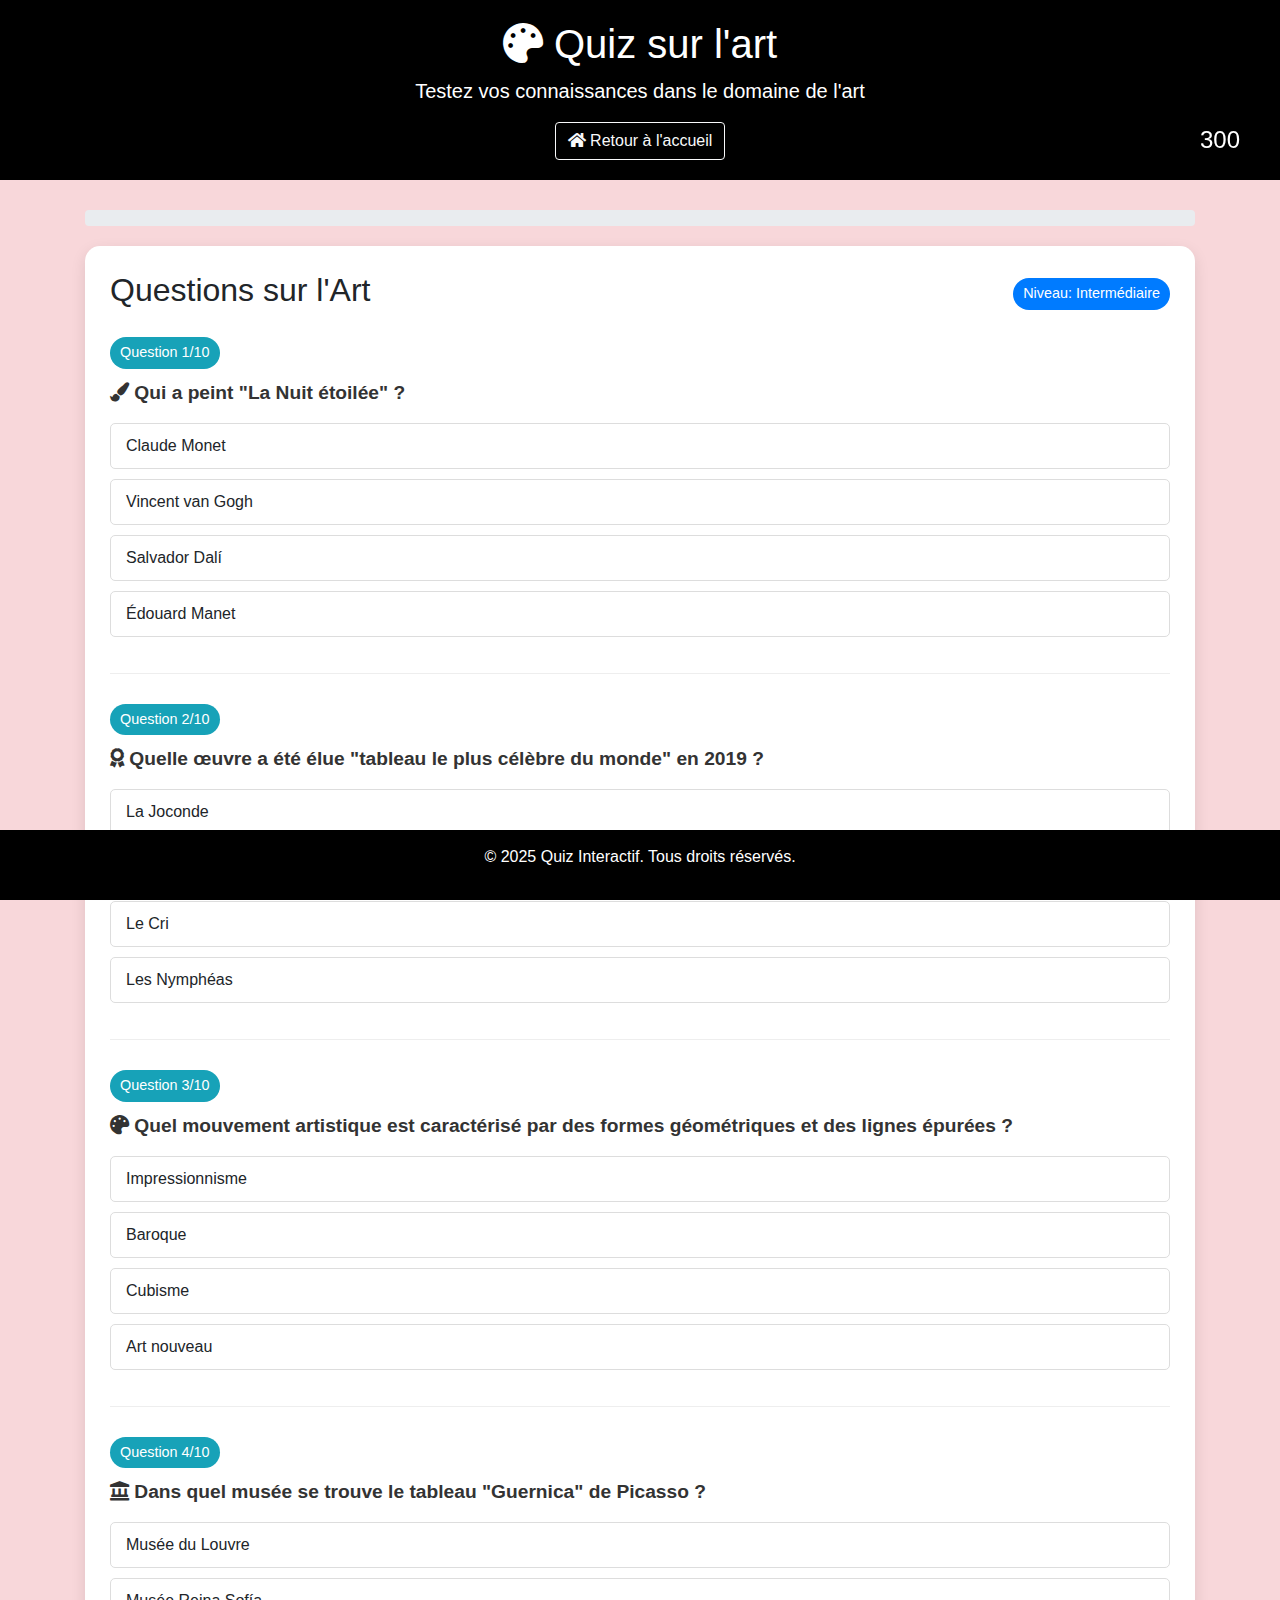
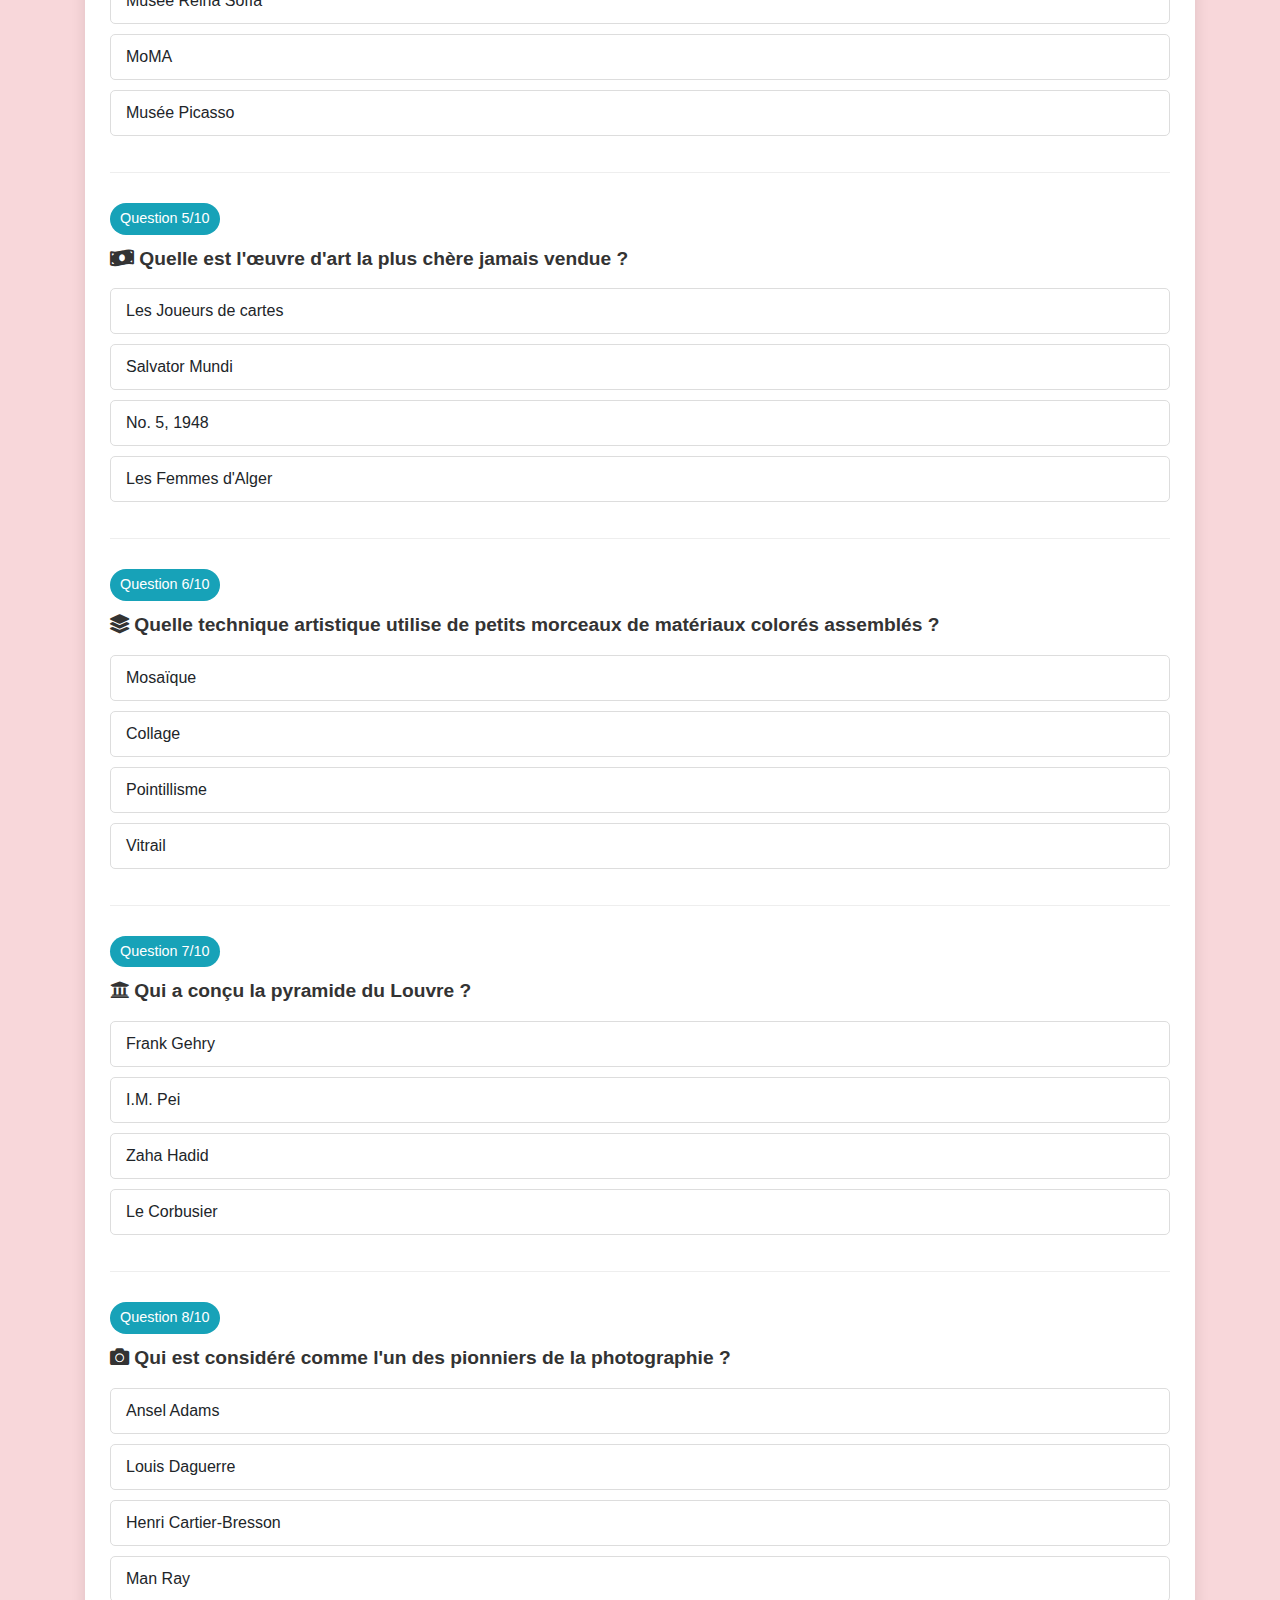
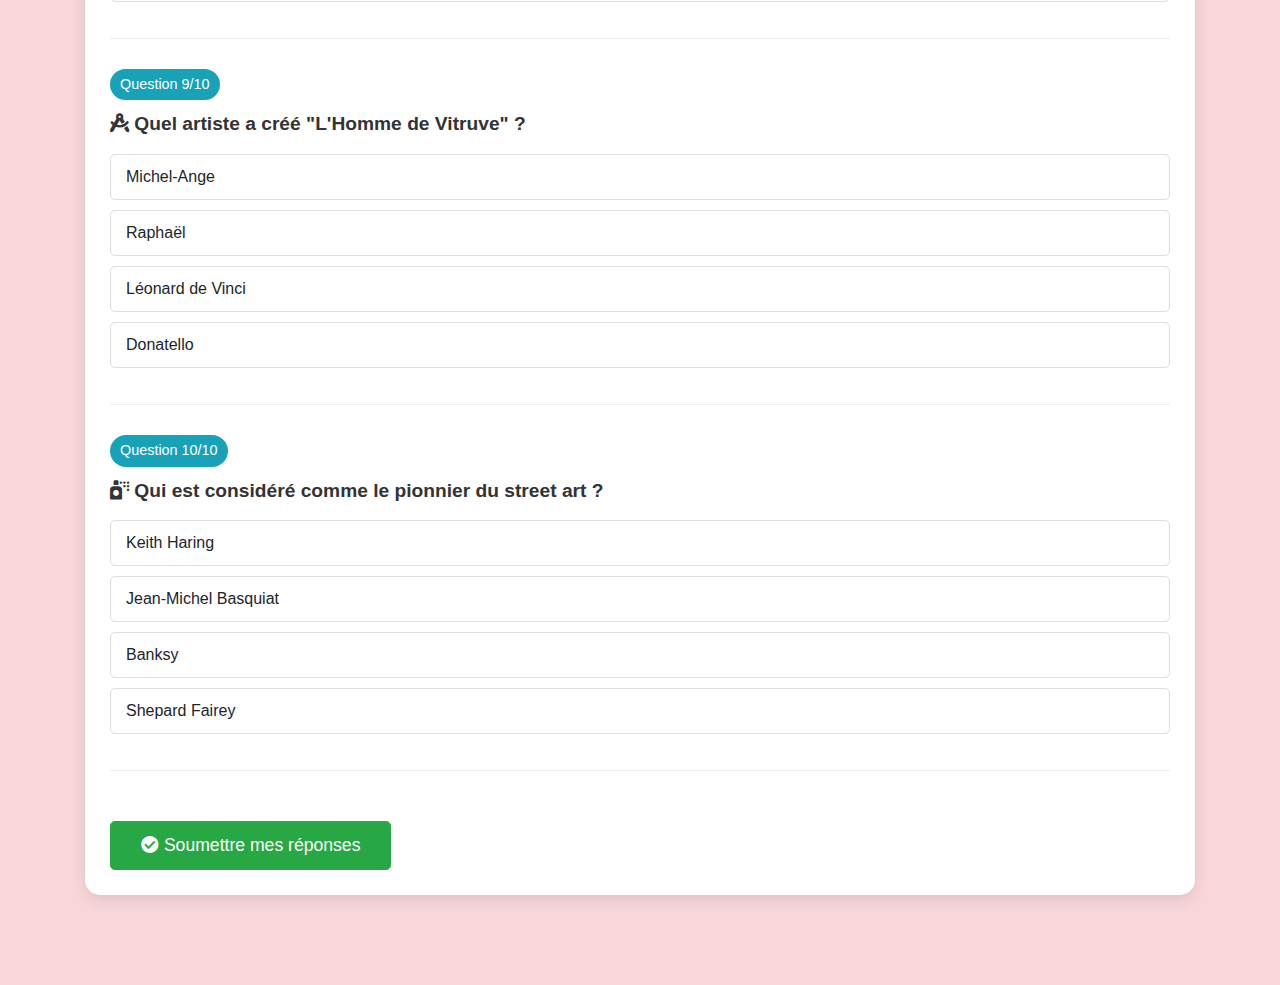
==== art.html @ abdd8635 "initial commit" ====
<!DOCTYPE html>
<html lang="fr">
<head>
    <meta charset="UTF-8">
    <meta name="viewport" content="width=device-width, initial-scale=1.0">
    <title>Quiz sur la literrature</title>
    <link href="https://maxcdn.bootstrapcdn.com/bootstrap/4.5.2/css/bootstrap.min.css" rel="stylesheet">
    <link rel="stylesheet" href="https://cdnjs.cloudflare.com/ajax/libs/font-awesome/5.15.4/css/all.min.css">
    <style>
        body {
            background-color: #f8d7da;
            font-family: 'Roboto', sans-serif;
            padding-bottom: 60px;
        }
        
        header {
            background-color: black;
            color: white;
            padding: 20px 0;
            margin-bottom: 30px;
        }
        
        .quiz-container {
            background-color: white;
            border-radius: 15px;
            padding: 25px;
            box-shadow: 0 5px 15px rgba(0,0,0,0.1);
            margin-bottom: 30px;
            animation: fadeIn 0.5s ease;
        }
        
        @keyframes fadeIn {
            from { opacity: 0; transform: translateY(20px); }
            to { opacity: 1; transform: translateY(0); }
        }
        
        .question {
            margin-bottom: 30px;
            padding-bottom: 20px;
            border-bottom: 1px solid #eee;
        }
        
        .question p {
            font-size: 1.2rem;
            font-weight: 600;
            color: #333;
            margin-bottom: 15px;
        }
        
        .options {
            list-style-type: none;
            padding-left: 0;
        }
        
        .option-item {
            padding: 10px 15px;
            margin-bottom: 10px;
            border: 1px solid #ddd;
            border-radius: 5px;
            cursor: pointer;
            transition: all 0.3s ease;
        }
        
        .option-item:hover {
            background-color: #f1f1f1;
        }
        
        .option-item.selected {
            background-color: #007bff;
            color: white;
            border-color: #007bff;
        }
        
        .option-item.correct {
            background-color: #28a745;
            color: white;
            border-color: #28a745;
        }
        
        .option-item.incorrect {
            background-color: #dc3545;
            color: white;
            border-color: #dc3545;
        }
        
        .submit-btn {
            margin-top: 20px;
            padding: 10px 30px;
            font-size: 1.1rem;
        }
        
        .result-container {
            display: none;
            background-color: white;
            border-radius: 15px;
            padding: 25px;
            box-shadow: 0 5px 15px rgba(0,0,0,0.1);
            text-align: center;
            margin-top: 30px;
        }
        
        .score-display {
            font-size: 2rem;
            font-weight: bold;
            margin: 20px 0;
        }
        
        .progress-container {
            margin: 20px 0;
        }
        
        .timer-container {
            position: fixed;
            top: 100px;
            right: 20px;
            background-color: rgba(0,0,0,0.8);
            color: white;
            padding: 15px;
            border-radius: 50%;
            width: 80px;
            height: 80px;
            display: flex;
            align-items: center;
            justify-content: center;
            font-size: 1.5rem;
            z-index: 1000;
        }
        
        footer {
            background-color: black;
            color: white;
            padding: 15px 0;
            position: fixed;
            bottom: 0;
            width: 100%;
        }
        
        .quiz-header {
            display: flex;
            justify-content: space-between;
            align-items: center;
            margin-bottom: 20px;
        }
        
        .difficulty-badge {
            background-color: #007bff;
            color: white;
            padding: 5px 10px;
            border-radius: 20px;
            font-size: 0.9rem;
        }
        
        /* Animation pour les réponses */
        @keyframes pulse {
            0% { transform: scale(1); }
            50% { transform: scale(1.05); }
            100% { transform: scale(1); }
        }
        
        .pulse {
            animation: pulse 0.5s;
        }
        
        /* Style pour les boutons de navigation */
        .nav-button {
            background-color: #343a40;
            color: white;
            border: none;
            padding: 8px 15px;
            border-radius: 5px;
            margin: 0 5px;
            transition: all 0.3s;
        }
        
        .nav-button:hover {
            background-color: #212529;
            transform: translateY(-2px);
        }
        
        /* Badge du niveau de progression */
        .progress-badge {
            background-color: #17a2b8;
            color: white;
            padding: 5px 10px;
            border-radius: 20px;
            font-size: 0.9rem;
            margin-bottom: 10px;
            display: inline-block;
        }
    </style>
</head>
<body>

<header class="text-center">
    <div class="container">
        <h1><i class="fas fa-palette"></i> Quiz sur l'art</h1>
        <p class="lead">Testez vos connaissances dans le domaine de l'art</p>
        <a href="index.html" class="btn btn-outline-light"><i class="fas fa-home"></i> Retour à l'accueil</a>
    </div>
</header>

<div class="container">
    <div class="progress-container">
        <div class="progress">
            <div id="progressBar" class="progress-bar progress-bar-striped progress-bar-animated bg-success" role="progressbar" style="width: 0%"></div>
        </div>
    </div>
    
    <div id="timerContainer" class="timer-container">
        <span id="timer">300</span>
    </div>
    
    <div id="quizContainer" class="quiz-container">
        <div class="quiz-header">
            <h2>Questions sur l'Art</h2>
            <span class="difficulty-badge">Niveau: Intermédiaire</span>
        </div>
        
        <form id="quizForm">
            <!-- Question 1 -->
            <div class="question" id="q1">
                <span class="progress-badge">Question 1/10</span>
                <p><i class="fas fa-paint-brush"></i> Qui a peint "La Nuit étoilée" ?</p>
                <ul class="options">
                    <li class="option-item" data-value="Claude Monet" onclick="selectOption(this, 'q1')">Claude Monet</li>
                    <li class="option-item" data-value="Vincent van Gogh" onclick="selectOption(this, 'q1')">Vincent van Gogh</li>
                    <li class="option-item" data-value="Salvador Dalí" onclick="selectOption(this, 'q1')">Salvador Dalí</li>
                    <li class="option-item" data-value="Édouard Manet" onclick="selectOption(this, 'q1')">Édouard Manet</li>
                </ul>
                <input type="hidden" name="q1" id="q1-value">
            </div>
            
            <!-- Question 2 -->
            <div class="question" id="q2">
                <span class="progress-badge">Question 2/10</span>
                <p><i class="fas fa-award"></i> Quelle œuvre a été élue "tableau le plus célèbre du monde" en 2019 ?</p>
                <ul class="options">
                    <li class="option-item" data-value="La Joconde" onclick="selectOption(this, 'q2')">La Joconde</li>
                    <li class="option-item" data-value="La Cène" onclick="selectOption(this, 'q2')">La Cène</li>
                    <li class="option-item" data-value="Le Cri" onclick="selectOption(this, 'q2')">Le Cri</li>
                    <li class="option-item" data-value="Les Nymphéas" onclick="selectOption(this, 'q2')">Les Nymphéas</li>
                </ul>
                <input type="hidden" name="q2" id="q2-value">
            </div>
            
            <!-- Question 3 -->
            <div class="question" id="q3">
                <span class="progress-badge">Question 3/10</span>
                <p><i class="fas fa-palette"></i> Quel mouvement artistique est caractérisé par des formes géométriques et des lignes épurées ?</p>
                <ul class="options">
                    <li class="option-item" data-value="Impressionnisme" onclick="selectOption(this, 'q3')">Impressionnisme</li>
                    <li class="option-item" data-value="Baroque" onclick="selectOption(this, 'q3')">Baroque</li>
                    <li class="option-item" data-value="Cubisme" onclick="selectOption(this, 'q3')">Cubisme</li>
                    <li class="option-item" data-value="Art nouveau" onclick="selectOption(this, 'q3')">Art nouveau</li>
                </ul>
                <input type="hidden" name="q3" id="q3-value">
            </div>
            
            <!-- Question 4 -->
            <div class="question" id="q4">
                <span class="progress-badge">Question 4/10</span>
                <p><i class="fas fa-landmark"></i> Dans quel musée se trouve le tableau "Guernica" de Picasso ?</p>
                <ul class="options">
                    <li class="option-item" data-value="Musée du Louvre" onclick="selectOption(this, 'q4')">Musée du Louvre</li>
                    <li class="option-item" data-value="Musée Reina Sofía" onclick="selectOption(this, 'q4')">Musée Reina Sofía</li>
                    <li class="option-item" data-value="MoMA" onclick="selectOption(this, 'q4')">MoMA</li>
                    <li class="option-item" data-value="Musée Picasso" onclick="selectOption(this, 'q4')">Musée Picasso</li>
                </ul>
                <input type="hidden" name="q4" id="q4-value">
            </div>
            
            <!-- Question 5 -->
            <div class="question" id="q5">
                <span class="progress-badge">Question 5/10</span>
                <p><i class="fas fa-money-bill-wave"></i> Quelle est l'œuvre d'art la plus chère jamais vendue ?</p>
                <ul class="options">
                    <li class="option-item" data-value="Les Joueurs de cartes" onclick="selectOption(this, 'q5')">Les Joueurs de cartes</li>
                    <li class="option-item" data-value="Salvator Mundi" onclick="selectOption(this, 'q5')">Salvator Mundi</li>
                    <li class="option-item" data-value="No. 5, 1948" onclick="selectOption(this, 'q5')">No. 5, 1948</li>
                    <li class="option-item" data-value="Les Femmes d'Alger" onclick="selectOption(this, 'q5')">Les Femmes d'Alger</li>
                </ul>
                <input type="hidden" name="q5" id="q5-value">
            </div>
            
            <!-- Question 6 -->
            <div class="question" id="q6">
                <span class="progress-badge">Question 6/10</span>
                <p><i class="fas fa-layer-group"></i> Quelle technique artistique utilise de petits morceaux de matériaux colorés assemblés ?</p>
                <ul class="options">
                    <li class="option-item" data-value="Mosaïque" onclick="selectOption(this, 'q6')">Mosaïque</li>
                    <li class="option-item" data-value="Collage" onclick="selectOption(this, 'q6')">Collage</li>
                    <li class="option-item" data-value="Pointillisme" onclick="selectOption(this, 'q6')">Pointillisme</li>
                    <li class="option-item" data-value="Vitrail" onclick="selectOption(this, 'q6')">Vitrail</li>
                </ul>
                <input type="hidden" name="q6" id="q6-value">
            </div>
            
            <!-- Question 7 -->
            <div class="question" id="q7">
                <span class="progress-badge">Question 7/10</span>
                <p><i class="fas fa-university"></i> Qui a conçu la pyramide du Louvre ?</p>
                <ul class="options">
                    <li class="option-item" data-value="Frank Gehry" onclick="selectOption(this, 'q7')">Frank Gehry</li>
                    <li class="option-item" data-value="I.M. Pei" onclick="selectOption(this, 'q7')">I.M. Pei</li>
                    <li class="option-item" data-value="Zaha Hadid" onclick="selectOption(this, 'q7')">Zaha Hadid</li>
                    <li class="option-item" data-value="Le Corbusier" onclick="selectOption(this, 'q7')">Le Corbusier</li>
                </ul>
                <input type="hidden" name="q7" id="q7-value">
            </div>
            
            <!-- Question 8 -->
            <div class="question" id="q8">
                <span class="progress-badge">Question 8/10</span>
                <p><i class="fas fa-camera"></i> Qui est considéré comme l'un des pionniers de la photographie ?</p>
                <ul class="options">
                    <li class="option-item" data-value="Ansel Adams" onclick="selectOption(this, 'q8')">Ansel Adams</li>
                    <li class="option-item" data-value="Louis Daguerre" onclick="selectOption(this, 'q8')">Louis Daguerre</li>
                    <li class="option-item" data-value="Henri Cartier-Bresson" onclick="selectOption(this, 'q8')">Henri Cartier-Bresson</li>
                    <li class="option-item" data-value="Man Ray" onclick="selectOption(this, 'q8')">Man Ray</li>
                </ul>
                <input type="hidden" name="q8" id="q8-value">
            </div>
            
            <!-- Question 9 -->
            <div class="question" id="q9">
                <span class="progress-badge">Question 9/10</span>
                <p><i class="fas fa-drafting-compass"></i> Quel artiste a créé "L'Homme de Vitruve" ?</p>
                <ul class="options">
                    <li class="option-item" data-value="Michel-Ange" onclick="selectOption(this, 'q9')">Michel-Ange</li>
                    <li class="option-item" data-value="Raphaël" onclick="selectOption(this, 'q9')">Raphaël</li>
                    <li class="option-item" data-value="Léonard de Vinci" onclick="selectOption(this, 'q9')">Léonard de Vinci</li>
                    <li class="option-item" data-value="Donatello" onclick="selectOption(this, 'q9')">Donatello</li>
                </ul>
                <input type="hidden" name="q9" id="q9-value">
            </div>
            
            <!-- Question 10 -->
            <div class="question" id="q10">
                <span class="progress-badge">Question 10/10</span>
                <p><i class="fas fa-spray-can"></i> Qui est considéré comme le pionnier du street art ?</p>
                <ul class="options">
                    <li class="option-item" data-value="Keith Haring" onclick="selectOption(this, 'q10')">Keith Haring</li>
                    <li class="option-item" data-value="Jean-Michel Basquiat" onclick="selectOption(this, 'q10')">Jean-Michel Basquiat</li>
                    <li class="option-item" data-value="Banksy" onclick="selectOption(this, 'q10')">Banksy</li>
                    <li class="option-item" data-value="Shepard Fairey" onclick="selectOption(this, 'q10')">Shepard Fairey</li>
                </ul>
                <input type="hidden" name="q10" id="q10-value">
            </div>
            
            <button type="button" id="submitBtn" class="btn btn-success btn-lg submit-btn" onclick="submitQuiz()">
                <i class="fas fa-check-circle"></i> Soumettre mes réponses
            </button>
        </form>
    </div>
    
    <div id="resultContainer" class="result-container">
        <h2><i class="fas fa-medal"></i> Résultats du Quiz</h2>
        <div class="score-display">
            <span id="score">0</span>/10
        </div>
        <div id="feedback" class="mb-4"></div>
        
        <button class="btn btn-primary mr-2" onclick="showAnswers()">
            <i class="fas fa-eye"></i> Voir les réponses
        </button>
        <a href="art.html" class="btn btn-info mr-2">
            <i class="fas fa-redo"></i> Refaire le quiz
        </a>
        <a href="index.html" class="btn btn-secondary">
            <i class="fas fa-home"></i> Retour à l'accueil
        </a>
    </div>
</div>

<footer class="text-center">
    <div class="container">
        <p>&copy; 2025 Quiz Interactif. Tous droits réservés.</p>
    </div>
</footer>

<script src="https://code.jquery.com/jquery-3.5.1.slim.min.js"></script>
<script src="https://cdn.jsdelivr.net/npm/@popperjs/core@2.9.2/dist/umd/popper.min.js"></script>
<script src="https://stackpath.bootstrapcdn.com/bootstrap/4.5.2/js/bootstrap.min.js"></script>
<script>
    // Données du quiz
    const quizData = {
        q1: { answer: "Vincent van Gogh", explanation: "La Nuit étoilée est une œuvre célèbre de Vincent van Gogh, peinte en 1889 pendant son séjour à l'asile de Saint-Rémy-de-Provence." },
        q2: { answer: "La Joconde", explanation: "La Joconde (Mona Lisa) de Léonard de Vinci est considérée comme le tableau le plus célèbre du monde et attire des millions de visiteurs chaque année au musée du Louvre." },
        q3: { answer: "Cubisme", explanation: "Le Cubisme, développé par Pablo Picasso et Georges Braque, est caractérisé par des formes géométriques, des perspectives multiples et des compositions fragmentées." },
        q4: { answer: "Musée Reina Sofía", explanation: "Guernica, l'œuvre monumentale de Pablo Picasso créée en réponse au bombardement de la ville basque de Guernica, est exposée au Musée Reina Sofía à Madrid." },
        q5: { answer: "Salvator Mundi", explanation: "Salvator Mundi, attribué à Léonard de Vinci, a été vendu aux enchères en 2017 pour 450,3 millions de dollars, ce qui en fait l'œuvre d'art la plus chère jamais vendue." },
        q6: { answer: "Mosaïque", explanation: "La mosaïque est une technique artistique utilisant de petits morceaux de matériaux colorés (tesselles) assemblés pour créer une image ou un motif." },
        q7: { answer: "I.M. Pei", explanation: "L'architecte sino-américain I.M. Pei a conçu la pyramide du Louvre, inaugurée en 1989, devenue aujourd'hui un symbole emblématique du musée." },
        q8: { answer: "Louis Daguerre", explanation: "Louis Daguerre a développé le daguerréotype, l'un des premiers procédés photographiques commercialement viables, annoncé publiquement en 1839." },
        q9: { answer: "Léonard de Vinci", explanation: "L'Homme de Vitruve est un dessin célèbre de Léonard de Vinci datant d'environ 1490, illustrant les proportions idéales du corps humain." },
        q10: { answer: "Jean-Michel Basquiat", explanation: "Jean-Michel Basquiat, débutant comme graffeur SAMO dans les années 1970 à New York, est considéré comme l'un des pionniers qui a fait entrer le street art dans les galeries d'art." }
    };  

        // Variables globales
        let selectedOptions = {};
        let timerInterval;
        let timeLeft = 300; // 5 minutes
    
        // Fonction pour initialiser le quiz
        function initQuiz() {
            updateProgressBar();
            startTimer();
    };
    
    // Fonction pour sélectionner une option
    function selectOption(element, questionId) {
        // Désélectionner toutes les options pour cette question
        document.querySelectorAll(`#${questionId} .option-item`).forEach(item => {
            item.classList.remove('selected');
        });
        
        // Sélectionner l'option cliquée
        element.classList.add('selected');
        
        // Stocker la valeur
        const value = element.getAttribute('data-value');
        document.getElementById(`${questionId}-value`).value = value;
        selectedOptions[questionId] = value;
        
        // Mettre à jour la barre de progression
        updateProgressBar();
    }
    
    // Mettre à jour la barre de progression
    function updateProgressBar() {
        const totalQuestions = 10;
        const answeredQuestions = Object.keys(selectedOptions).length;
        const progress = (answeredQuestions / totalQuestions) * 100;
        document.getElementById('progressBar').style.width = `${progress}%`;
    }
    
    // Fonction pour démarrer le minuteur
    function startTimer() {
        const timerElement = document.getElementById('timer');
        
        timerInterval = setInterval(() => {
            timeLeft--;
            
            // Formater le temps (minutes:secondes)
            const minutes = Math.floor(timeLeft / 60);
            const seconds = timeLeft % 60;
            timerElement.textContent = `${minutes}:${seconds < 10 ? '0' : ''}${seconds}`;
            
            // Changer la couleur quand il reste peu de temps
            if (timeLeft <= 60) {
                timerElement.style.color = '#dc3545';
            }
            
            // Si le temps est écoulé
            if (timeLeft <= 0) {
                clearInterval(timerInterval);
                submitQuiz();
            }
        }, 1000);
    }
    
    // Fonction pour soumettre le quiz
    function submitQuiz() {
        clearInterval(timerInterval);
        
        // Calculer le score
        let score = 0;
        for (const [questionId, selectedValue] of Object.entries(selectedOptions)) {
            if (selectedValue === quizData[questionId].answer) {
                score++;
            }
        }
        
        // Afficher le score
        document.getElementById('score').textContent = score;
        
        // Afficher le feedback basé sur le score
        const feedbackElement = document.getElementById('feedback');
        let feedbackMessage = '';
        
        if (score >= 8) {
            feedbackMessage = '<div class="alert alert-success">Excellent !</div>';
        } else if (score >= 5) {
            feedbackMessage = '<div class="alert alert-info">Bon travail !</div>';
        } else {
            feedbackMessage = '<div class="alert alert-warning">Continuez à apprendre !</div>';
        }
        
        feedbackElement.innerHTML = feedbackMessage;
        
        // Afficher les résultats
        document.getElementById('quizContainer').style.display = 'none';
        document.getElementById('resultContainer').style.display = 'block';
    }
    
    // Fonction pour afficher les réponses correctes
    function showAnswers() {
        document.getElementById('resultContainer').style.display = 'none';
        document.getElementById('quizContainer').style.display = 'block';
        
        // Désactiver tous les éléments cliquables
        document.querySelectorAll('.option-item').forEach(item => {
            item.onclick = null;
            item.style.cursor = 'default';
        });
        
        // Cacher le bouton de soumission
        document.getElementById('submitBtn').style.display = 'none';
        
        // Pour chaque question
        for (const [questionId, data] of Object.entries(quizData)) {
            const correctAnswer = data.answer;
            const selectedValue = selectedOptions[questionId] || '';
            
            // Marquer les réponses correctes et incorrectes
            document.querySelectorAll(`#${questionId} .option-item`).forEach(item => {
                const optionValue = item.getAttribute('data-value');
                
                if (optionValue === correctAnswer) {
                    item.classList.add('correct');
                    // Ajouter l'explication
                    const explanation = document.createElement('div');
                    explanation.classList.add('alert', 'alert-success', 'mt-2');
                    explanation.innerHTML = `<i class="fas fa-info-circle"></i> ${data.explanation}`;
                    document.getElementById(questionId).appendChild(explanation);
                } else if (optionValue === selectedValue) {
                    item.classList.add('incorrect');
                }
            });
        }
        
        // Ajouter un bouton pour revenir aux résultats
        const backButton = document.createElement('button');
        backButton.classList.add('btn', 'btn-primary', 'mt-4');
        backButton.innerHTML = '<i class="fas fa-arrow-left"></i> Revenir aux résultats';
        backButton.onclick = function() {
            document.getElementById('quizContainer').style.display = 'none';
            document.getElementById('resultContainer').style.display = 'block';
        };
        document.getElementById('quizForm').appendChild(backButton);
    }
    
    // Démarrer le quiz au chargement de la page
    window.onload = initQuiz;
</script>
</body>
</html>
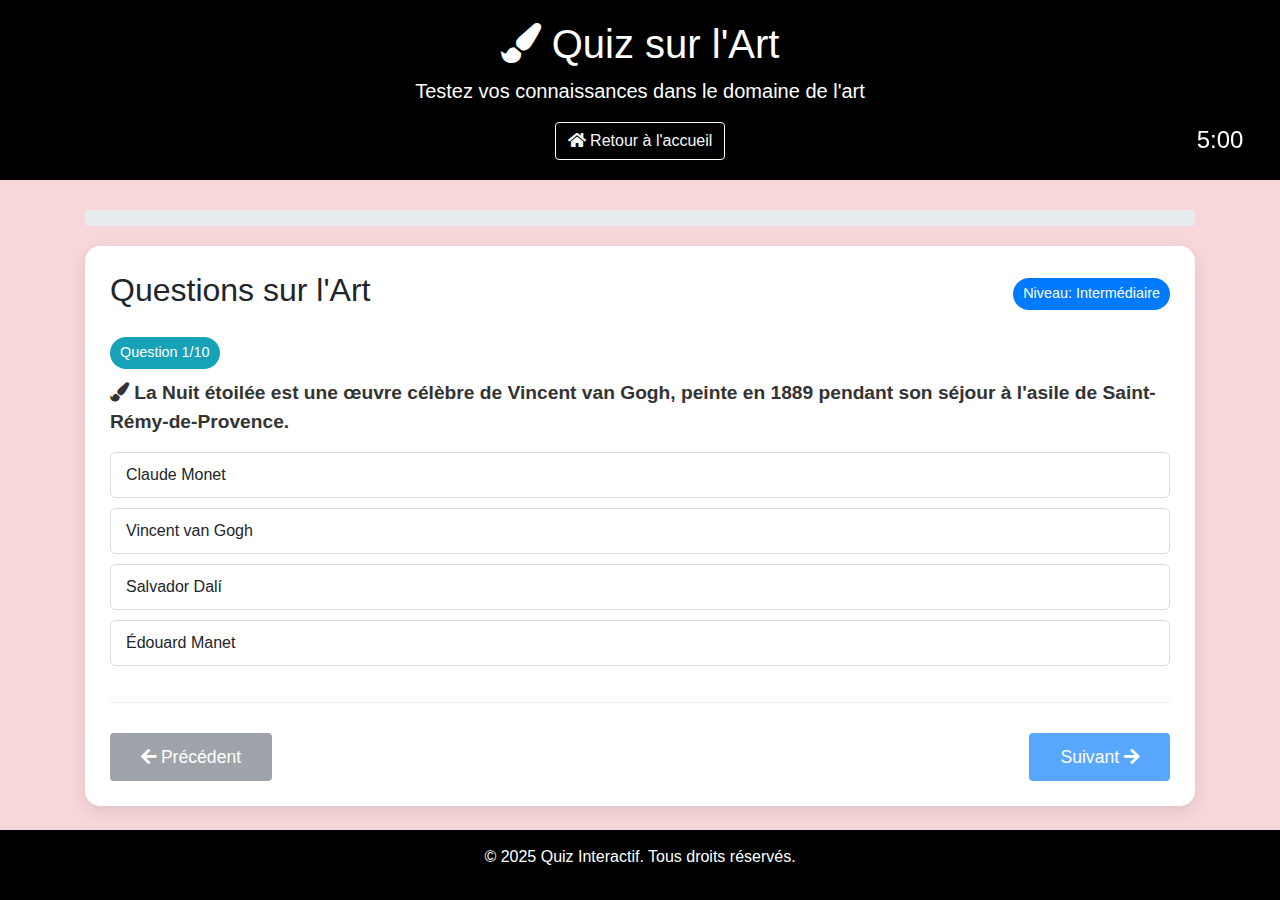
==== commit 35ed08ed: "1_question_a_la_fois" ====
--- a/art.html
+++ b/art.html
@@ -1,57 +1,71 @@
 <!DOCTYPE html>
 <html lang="fr">
+
 <head>
     <meta charset="UTF-8">
     <meta name="viewport" content="width=device-width, initial-scale=1.0">
-    <title>Quiz sur la literrature</title>
+    <title>Quiz sur l'Art</title>
     <link href="https://maxcdn.bootstrapcdn.com/bootstrap/4.5.2/css/bootstrap.min.css" rel="stylesheet">
     <link rel="stylesheet" href="https://cdnjs.cloudflare.com/ajax/libs/font-awesome/5.15.4/css/all.min.css">
     <style>
+        /* Style pour la page art */
         body {
             background-color: #f8d7da;
             font-family: 'Roboto', sans-serif;
             padding-bottom: 60px;
         }
-        
+
         header {
             background-color: black;
             color: white;
             padding: 20px 0;
             margin-bottom: 30px;
         }
-        
+
         .quiz-container {
             background-color: white;
             border-radius: 15px;
             padding: 25px;
-            box-shadow: 0 5px 15px rgba(0,0,0,0.1);
+            box-shadow: 0 5px 15px rgba(0, 0, 0, 0.1);
             margin-bottom: 30px;
             animation: fadeIn 0.5s ease;
         }
-        
+
         @keyframes fadeIn {
-            from { opacity: 0; transform: translateY(20px); }
-            to { opacity: 1; transform: translateY(0); }
-        }
-        
+            from {
+                opacity: 0;
+                transform: translateY(20px);
+            }
+
+            to {
+                opacity: 1;
+                transform: translateY(0);
+            }
+        }
+
         .question {
             margin-bottom: 30px;
             padding-bottom: 20px;
             border-bottom: 1px solid #eee;
-        }
-        
+            display: none; /* Hide all questions by default */
+        }
+
+        .question.active {
+            display: block; /* Show only the active question */
+        }
+
         .question p {
             font-size: 1.2rem;
             font-weight: 600;
             color: #333;
             margin-bottom: 15px;
         }
-        
+
         .options {
             list-style-type: none;
             padding-left: 0;
         }
-        
+
         .option-item {
             padding: 10px 15px;
             margin-bottom: 10px;
@@ -60,60 +74,67 @@
             cursor: pointer;
             transition: all 0.3s ease;
         }
-        
+
         .option-item:hover {
             background-color: #f1f1f1;
         }
-        
+
         .option-item.selected {
             background-color: #007bff;
             color: white;
             border-color: #007bff;
         }
-        
+
         .option-item.correct {
             background-color: #28a745;
             color: white;
             border-color: #28a745;
         }
-        
+
         .option-item.incorrect {
             background-color: #dc3545;
             color: white;
             border-color: #dc3545;
         }
-        
+
+        .navigation-buttons {
+            display: flex;
+            justify-content: space-between;
+            margin-top: 20px;
+        }
+
+        .prev-btn,
+        .next-btn,
         .submit-btn {
-            margin-top: 20px;
             padding: 10px 30px;
             font-size: 1.1rem;
         }
-        
+
         .result-container {
             display: none;
             background-color: white;
             border-radius: 15px;
             padding: 25px;
-            box-shadow: 0 5px 15px rgba(0,0,0,0.1);
+            box-shadow: 0 5px 15px rgba(0, 0, 0, 0.1);
             text-align: center;
             margin-top: 30px;
         }
-        
+
         .score-display {
             font-size: 2rem;
             font-weight: bold;
             margin: 20px 0;
         }
-        
+
         .progress-container {
             margin: 20px 0;
         }
-        
+
         .timer-container {
             position: fixed;
             top: 100px;
             right: 20px;
-            background-color: rgba(0,0,0,0.8);
+            background-color: rgba(0, 0, 0, 0.8);
             color: white;
             padding: 15px;
             border-radius: 50%;
@@ -125,7 +146,7 @@
             font-size: 1.5rem;
             z-index: 1000;
         }
-        
+
         footer {
             background-color: black;
             color: white;
@@ -134,14 +155,14 @@
             bottom: 0;
             width: 100%;
         }
-        
+
         .quiz-header {
             display: flex;
             justify-content: space-between;
             align-items: center;
             margin-bottom: 20px;
         }
-        
+
         .difficulty-badge {
             background-color: #007bff;
             color: white;
@@ -149,18 +170,26 @@
             border-radius: 20px;
             font-size: 0.9rem;
         }
-        
+
         /* Animation pour les réponses */
         @keyframes pulse {
-            0% { transform: scale(1); }
-            50% { transform: scale(1.05); }
-            100% { transform: scale(1); }
-        }
-        
+            0% {
+                transform: scale(1);
+            }
+
+            50% {
+                transform: scale(1.05);
+            }
+
+            100% {
+                transform: scale(1);
+            }
+        }
+
         .pulse {
             animation: pulse 0.5s;
         }
-        
+
         /* Style pour les boutons de navigation */
         .nav-button {
             background-color: #343a40;
@@ -171,12 +200,12 @@
             margin: 0 5px;
             transition: all 0.3s;
         }
-        
+
         .nav-button:hover {
             background-color: #212529;
             transform: translateY(-2px);
         }
-        
+
         /* Badge du niveau de progression */
         .progress-badge {
             background-color: #17a2b8;
@@ -187,361 +216,349 @@
             margin-bottom: 10px;
             display: inline-block;
         }
+
+        /* Style spécifique pour les boutons de navigation */
+        .prev-btn {
+            background-color: #6c757d;
+            color: white;
+        }
+
+        .next-btn {
+            background-color: #007bff;
+            color: white;
+        }
+
+        .submit-btn {
+            background-color: #28a745;
+            color: white;
+        }
     </style>
 </head>
+<!-- Coder, c'est comme écrire de la poésie. -->
 <body>
 
-<header class="text-center">
+    <header class="text-center">
+        <div class="container">
+            <h1><i class="fas fa-paint-brush"></i> Quiz sur l'Art</h1>
+            <p class="lead">Testez vos connaissances dans le domaine de l'art</p>
+            <a href="index.html" class="btn btn-outline-light"><i class="fas fa-home"></i> Retour à l'accueil</a>
+        </div>
+    </header>
+
     <div class="container">
-        <h1><i class="fas fa-palette"></i> Quiz sur l'art</h1>
-        <p class="lead">Testez vos connaissances dans le domaine de l'art</p>
-        <a href="index.html" class="btn btn-outline-light"><i class="fas fa-home"></i> Retour à l'accueil</a>
-    </div>
-</header>
-
-<div class="container">
-    <div class="progress-container">
-        <div class="progress">
-            <div id="progressBar" class="progress-bar progress-bar-striped progress-bar-animated bg-success" role="progressbar" style="width: 0%"></div>
+        <div class="progress-container">
+            <div class="progress">
+                <div id="progressBar" class="progress-bar progress-bar-striped progress-bar-animated bg-success"
+                    role="progressbar" style="width: 0%"></div>
+            </div>
+        </div>
+
+        <div id="timerContainer" class="timer-container">
+            <span id="timer">5:00</span>
+        </div>
+
+        <div id="quizContainer" class="quiz-container">
+            <div class="quiz-header">
+                <h2>Questions sur l'Art</h2>
+                <span class="difficulty-badge">Niveau: Intermédiaire</span>
+            </div>
+
+            <form id="quizForm">
+                <!-- Questions will be added here -->
+                <div class="navigation-buttons">
+                    <button type="button" id="prevBtn" class="btn prev-btn" onclick="navigateQuestion(-1)" disabled>
+                        <i class="fas fa-arrow-left"></i> Précédent
+                    </button>
+                    <button type="button" id="nextBtn" class="btn next-btn" onclick="navigateQuestion(1)" disabled>
+                        Suivant <i class="fas fa-arrow-right"></i>
+                    </button>
+                    <button type="button" id="submitBtn" class="btn submit-btn" style="display: none;"
+                        onclick="submitQuiz()">
+                        <i class="fas fa-check-circle"></i> Terminer
+                    </button>
+                </div>
+            </form>
+        </div>
+
+        <div id="resultContainer" class="result-container">
+            <h2><i class="fas fa-medal"></i> Résultats du Quiz</h2>
+            <div class="score-display">
+                <span id="score">0</span>/10
+            </div>
+            <div id="feedback" class="mb-4"></div>
+
+            <button class="btn btn-primary mr-2" onclick="showAnswers()">
+                <i class="fas fa-eye"></i> Voir les réponses
+            </button>
+            <a href="art.html" class="btn btn-info mr-2">
+                <i class="fas fa-redo"></i> Refaire le quiz
+            </a>
+            <a href="index.html" class="btn btn-secondary">
+                <i class="fas fa-home"></i> Retour à l'accueil
+            </a>
         </div>
     </div>
-    
-    <div id="timerContainer" class="timer-container">
-        <span id="timer">300</span>
-    </div>
-    
-    <div id="quizContainer" class="quiz-container">
-        <div class="quiz-header">
-            <h2>Questions sur l'Art</h2>
-            <span class="difficulty-badge">Niveau: Intermédiaire</span>
+
+    <footer class="text-center">
+        <div class="container">
+            <p>&copy; 2025 Quiz Interactif. Tous droits réservés.</p>
         </div>
-        
-        <form id="quizForm">
-            <!-- Question 1 -->
-            <div class="question" id="q1">
-                <span class="progress-badge">Question 1/10</span>
-                <p><i class="fas fa-paint-brush"></i> Qui a peint "La Nuit étoilée" ?</p>
-                <ul class="options">
-                    <li class="option-item" data-value="Claude Monet" onclick="selectOption(this, 'q1')">Claude Monet</li>
-                    <li class="option-item" data-value="Vincent van Gogh" onclick="selectOption(this, 'q1')">Vincent van Gogh</li>
-                    <li class="option-item" data-value="Salvador Dalí" onclick="selectOption(this, 'q1')">Salvador Dalí</li>
-                    <li class="option-item" data-value="Édouard Manet" onclick="selectOption(this, 'q1')">Édouard Manet</li>
-                </ul>
-                <input type="hidden" name="q1" id="q1-value">
-            </div>
-            
-            <!-- Question 2 -->
-            <div class="question" id="q2">
-                <span class="progress-badge">Question 2/10</span>
-                <p><i class="fas fa-award"></i> Quelle œuvre a été élue "tableau le plus célèbre du monde" en 2019 ?</p>
-                <ul class="options">
-                    <li class="option-item" data-value="La Joconde" onclick="selectOption(this, 'q2')">La Joconde</li>
-                    <li class="option-item" data-value="La Cène" onclick="selectOption(this, 'q2')">La Cène</li>
-                    <li class="option-item" data-value="Le Cri" onclick="selectOption(this, 'q2')">Le Cri</li>
-                    <li class="option-item" data-value="Les Nymphéas" onclick="selectOption(this, 'q2')">Les Nymphéas</li>
-                </ul>
-                <input type="hidden" name="q2" id="q2-value">
-            </div>
-            
-            <!-- Question 3 -->
-            <div class="question" id="q3">
-                <span class="progress-badge">Question 3/10</span>
-                <p><i class="fas fa-palette"></i> Quel mouvement artistique est caractérisé par des formes géométriques et des lignes épurées ?</p>
-                <ul class="options">
-                    <li class="option-item" data-value="Impressionnisme" onclick="selectOption(this, 'q3')">Impressionnisme</li>
-                    <li class="option-item" data-value="Baroque" onclick="selectOption(this, 'q3')">Baroque</li>
-                    <li class="option-item" data-value="Cubisme" onclick="selectOption(this, 'q3')">Cubisme</li>
-                    <li class="option-item" data-value="Art nouveau" onclick="selectOption(this, 'q3')">Art nouveau</li>
-                </ul>
-                <input type="hidden" name="q3" id="q3-value">
-            </div>
-            
-            <!-- Question 4 -->
-            <div class="question" id="q4">
-                <span class="progress-badge">Question 4/10</span>
-                <p><i class="fas fa-landmark"></i> Dans quel musée se trouve le tableau "Guernica" de Picasso ?</p>
-                <ul class="options">
-                    <li class="option-item" data-value="Musée du Louvre" onclick="selectOption(this, 'q4')">Musée du Louvre</li>
-                    <li class="option-item" data-value="Musée Reina Sofía" onclick="selectOption(this, 'q4')">Musée Reina Sofía</li>
-                    <li class="option-item" data-value="MoMA" onclick="selectOption(this, 'q4')">MoMA</li>
-                    <li class="option-item" data-value="Musée Picasso" onclick="selectOption(this, 'q4')">Musée Picasso</li>
-                </ul>
-                <input type="hidden" name="q4" id="q4-value">
-            </div>
-            
-            <!-- Question 5 -->
-            <div class="question" id="q5">
-                <span class="progress-badge">Question 5/10</span>
-                <p><i class="fas fa-money-bill-wave"></i> Quelle est l'œuvre d'art la plus chère jamais vendue ?</p>
-                <ul class="options">
-                    <li class="option-item" data-value="Les Joueurs de cartes" onclick="selectOption(this, 'q5')">Les Joueurs de cartes</li>
-                    <li class="option-item" data-value="Salvator Mundi" onclick="selectOption(this, 'q5')">Salvator Mundi</li>
-                    <li class="option-item" data-value="No. 5, 1948" onclick="selectOption(this, 'q5')">No. 5, 1948</li>
-                    <li class="option-item" data-value="Les Femmes d'Alger" onclick="selectOption(this, 'q5')">Les Femmes d'Alger</li>
-                </ul>
-                <input type="hidden" name="q5" id="q5-value">
-            </div>
-            
-            <!-- Question 6 -->
-            <div class="question" id="q6">
-                <span class="progress-badge">Question 6/10</span>
-                <p><i class="fas fa-layer-group"></i> Quelle technique artistique utilise de petits morceaux de matériaux colorés assemblés ?</p>
-                <ul class="options">
-                    <li class="option-item" data-value="Mosaïque" onclick="selectOption(this, 'q6')">Mosaïque</li>
-                    <li class="option-item" data-value="Collage" onclick="selectOption(this, 'q6')">Collage</li>
-                    <li class="option-item" data-value="Pointillisme" onclick="selectOption(this, 'q6')">Pointillisme</li>
-                    <li class="option-item" data-value="Vitrail" onclick="selectOption(this, 'q6')">Vitrail</li>
-                </ul>
-                <input type="hidden" name="q6" id="q6-value">
-            </div>
-            
-            <!-- Question 7 -->
-            <div class="question" id="q7">
-                <span class="progress-badge">Question 7/10</span>
-                <p><i class="fas fa-university"></i> Qui a conçu la pyramide du Louvre ?</p>
-                <ul class="options">
-                    <li class="option-item" data-value="Frank Gehry" onclick="selectOption(this, 'q7')">Frank Gehry</li>
-                    <li class="option-item" data-value="I.M. Pei" onclick="selectOption(this, 'q7')">I.M. Pei</li>
-                    <li class="option-item" data-value="Zaha Hadid" onclick="selectOption(this, 'q7')">Zaha Hadid</li>
-                    <li class="option-item" data-value="Le Corbusier" onclick="selectOption(this, 'q7')">Le Corbusier</li>
-                </ul>
-                <input type="hidden" name="q7" id="q7-value">
-            </div>
-            
-            <!-- Question 8 -->
-            <div class="question" id="q8">
-                <span class="progress-badge">Question 8/10</span>
-                <p><i class="fas fa-camera"></i> Qui est considéré comme l'un des pionniers de la photographie ?</p>
-                <ul class="options">
-                    <li class="option-item" data-value="Ansel Adams" onclick="selectOption(this, 'q8')">Ansel Adams</li>
-                    <li class="option-item" data-value="Louis Daguerre" onclick="selectOption(this, 'q8')">Louis Daguerre</li>
-                    <li class="option-item" data-value="Henri Cartier-Bresson" onclick="selectOption(this, 'q8')">Henri Cartier-Bresson</li>
-                    <li class="option-item" data-value="Man Ray" onclick="selectOption(this, 'q8')">Man Ray</li>
-                </ul>
-                <input type="hidden" name="q8" id="q8-value">
-            </div>
-            
-            <!-- Question 9 -->
-            <div class="question" id="q9">
-                <span class="progress-badge">Question 9/10</span>
-                <p><i class="fas fa-drafting-compass"></i> Quel artiste a créé "L'Homme de Vitruve" ?</p>
-                <ul class="options">
-                    <li class="option-item" data-value="Michel-Ange" onclick="selectOption(this, 'q9')">Michel-Ange</li>
-                    <li class="option-item" data-value="Raphaël" onclick="selectOption(this, 'q9')">Raphaël</li>
-                    <li class="option-item" data-value="Léonard de Vinci" onclick="selectOption(this, 'q9')">Léonard de Vinci</li>
-                    <li class="option-item" data-value="Donatello" onclick="selectOption(this, 'q9')">Donatello</li>
-                </ul>
-                <input type="hidden" name="q9" id="q9-value">
-            </div>
-            
-            <!-- Question 10 -->
-            <div class="question" id="q10">
-                <span class="progress-badge">Question 10/10</span>
-                <p><i class="fas fa-spray-can"></i> Qui est considéré comme le pionnier du street art ?</p>
-                <ul class="options">
-                    <li class="option-item" data-value="Keith Haring" onclick="selectOption(this, 'q10')">Keith Haring</li>
-                    <li class="option-item" data-value="Jean-Michel Basquiat" onclick="selectOption(this, 'q10')">Jean-Michel Basquiat</li>
-                    <li class="option-item" data-value="Banksy" onclick="selectOption(this, 'q10')">Banksy</li>
-                    <li class="option-item" data-value="Shepard Fairey" onclick="selectOption(this, 'q10')">Shepard Fairey</li>
-                </ul>
-                <input type="hidden" name="q10" id="q10-value">
-            </div>
-            
-            <button type="button" id="submitBtn" class="btn btn-success btn-lg submit-btn" onclick="submitQuiz()">
-                <i class="fas fa-check-circle"></i> Soumettre mes réponses
-            </button>
-        </form>
-    </div>
-    
-    <div id="resultContainer" class="result-container">
-        <h2><i class="fas fa-medal"></i> Résultats du Quiz</h2>
-        <div class="score-display">
-            <span id="score">0</span>/10
-        </div>
-        <div id="feedback" class="mb-4"></div>
-        
-        <button class="btn btn-primary mr-2" onclick="showAnswers()">
-            <i class="fas fa-eye"></i> Voir les réponses
-        </button>
-        <a href="art.html" class="btn btn-info mr-2">
-            <i class="fas fa-redo"></i> Refaire le quiz
-        </a>
-        <a href="index.html" class="btn btn-secondary">
-            <i class="fas fa-home"></i> Retour à l'accueil
-        </a>
-    </div>
-</div>
-
-<footer class="text-center">
-    <div class="container">
-        <p>&copy; 2025 Quiz Interactif. Tous droits réservés.</p>
-    </div>
-</footer>
-
-<script src="https://code.jquery.com/jquery-3.5.1.slim.min.js"></script>
-<script src="https://cdn.jsdelivr.net/npm/@popperjs/core@2.9.2/dist/umd/popper.min.js"></script>
-<script src="https://stackpath.bootstrapcdn.com/bootstrap/4.5.2/js/bootstrap.min.js"></script>
-<script>
-    // Données du quiz
-    const quizData = {
-        q1: { answer: "Vincent van Gogh", explanation: "La Nuit étoilée est une œuvre célèbre de Vincent van Gogh, peinte en 1889 pendant son séjour à l'asile de Saint-Rémy-de-Provence." },
-        q2: { answer: "La Joconde", explanation: "La Joconde (Mona Lisa) de Léonard de Vinci est considérée comme le tableau le plus célèbre du monde et attire des millions de visiteurs chaque année au musée du Louvre." },
-        q3: { answer: "Cubisme", explanation: "Le Cubisme, développé par Pablo Picasso et Georges Braque, est caractérisé par des formes géométriques, des perspectives multiples et des compositions fragmentées." },
-        q4: { answer: "Musée Reina Sofía", explanation: "Guernica, l'œuvre monumentale de Pablo Picasso créée en réponse au bombardement de la ville basque de Guernica, est exposée au Musée Reina Sofía à Madrid." },
-        q5: { answer: "Salvator Mundi", explanation: "Salvator Mundi, attribué à Léonard de Vinci, a été vendu aux enchères en 2017 pour 450,3 millions de dollars, ce qui en fait l'œuvre d'art la plus chère jamais vendue." },
-        q6: { answer: "Mosaïque", explanation: "La mosaïque est une technique artistique utilisant de petits morceaux de matériaux colorés (tesselles) assemblés pour créer une image ou un motif." },
-        q7: { answer: "I.M. Pei", explanation: "L'architecte sino-américain I.M. Pei a conçu la pyramide du Louvre, inaugurée en 1989, devenue aujourd'hui un symbole emblématique du musée." },
-        q8: { answer: "Louis Daguerre", explanation: "Louis Daguerre a développé le daguerréotype, l'un des premiers procédés photographiques commercialement viables, annoncé publiquement en 1839." },
-        q9: { answer: "Léonard de Vinci", explanation: "L'Homme de Vitruve est un dessin célèbre de Léonard de Vinci datant d'environ 1490, illustrant les proportions idéales du corps humain." },
-        q10: { answer: "Jean-Michel Basquiat", explanation: "Jean-Michel Basquiat, débutant comme graffeur SAMO dans les années 1970 à New York, est considéré comme l'un des pionniers qui a fait entrer le street art dans les galeries d'art." }
-    };  
+    </footer>
+
+    <script src="https://code.jquery.com/jquery-3.5.1.slim.min.js"></script>
+    <script src="https://cdn.jsdelivr.net/npm/@popperjs/core@2.9.2/dist/umd/popper.min.js"></script>
+    <script src="https://stackpath.bootstrapcdn.com/bootstrap/4.5.2/js/bootstrap.min.js"></script>
+    <script>
+        // Données du quiz
+        const quizData = {
+            q1: { answer: "Vincent van Gogh", explanation: "La Nuit étoilée est une œuvre célèbre de Vincent van Gogh, peinte en 1889 pendant son séjour à l'asile de Saint-Rémy-de-Provence." },
+            q2: { answer: "La Joconde", explanation: "La Joconde (Mona Lisa) de Léonard de Vinci est considérée comme le tableau le plus célèbre du monde et attire des millions de visiteurs chaque année au musée du Louvre." },
+            q3: { answer: "Cubisme", explanation: "Le Cubisme, développé par Pablo Picasso et Georges Braque, est caractérisé par des formes géométriques, des perspectives multiples et des compositions fragmentées." },
+            q4: { answer: "Musée Reina Sofía", explanation: "Guernica, l'œuvre monumentale de Pablo Picasso créée en réponse au bombardement de la ville basque de Guernica, est exposée au Musée Reina Sofía à Madrid." },
+            q5: { answer: "Salvator Mundi", explanation: "Salvator Mundi, attribué à Léonard de Vinci, a été vendu aux enchères en 2017 pour 450,3 millions de dollars, ce qui en fait l'œuvre d'art la plus chère jamais vendue." },
+            q6: { answer: "Mosaïque", explanation: "La mosaïque est une technique artistique utilisant de petits morceaux de matériaux colorés (tesselles) assemblés pour créer une image ou un motif." },
+            q7: { answer: "I.M. Pei", explanation: "L'architecte sino-américain I.M. Pei a conçu la pyramide du Louvre, inaugurée en 1989, devenue aujourd'hui un symbole emblématique du musée." },
+            q8: { answer: "Louis Daguerre", explanation: "Louis Daguerre a développé le daguerréotype, l'un des premiers procédés photographiques commercialement viables, annoncé publiquement en 1839." },
+            q9: { answer: "Léonard de Vinci", explanation: "L'Homme de Vitruve est un dessin célèbre de Léonard de Vinci datant d'environ 1490, illustrant les proportions idéales du corps humain." },
+            q10: { answer: "Jean-Michel Basquiat", explanation: "Jean-Michel Basquiat, débutant comme graffeur SAMO dans les années 1970 à New York, est considéré comme l'un des pionniers qui a fait entrer le street art dans les galeries d'art." }
+        };
 
         // Variables globales
         let selectedOptions = {};
         let timerInterval;
         let timeLeft = 300; // 5 minutes
-    
+        let currentQuestion = 1;
+        const totalQuestions = 10;
+
         // Fonction pour initialiser le quiz
         function initQuiz() {
             updateProgressBar();
             startTimer();
-    };
-    
-    // Fonction pour sélectionner une option
-    function selectOption(element, questionId) {
-        // Désélectionner toutes les options pour cette question
-        document.querySelectorAll(`#${questionId} .option-item`).forEach(item => {
-            item.classList.remove('selected');
-        });
+            updateNavButtons();
+            loadQuestions();
+        }
         
-        // Sélectionner l'option cliquée
-        element.classList.add('selected');
-        
-        // Stocker la valeur
-        const value = element.getAttribute('data-value');
-        document.getElementById(`${questionId}-value`).value = value;
-        selectedOptions[questionId] = value;
-        
+        // Fonction pour charger les questions
+        function loadQuestions() {
+            const quizForm = document.getElementById('quizForm');
+            for (let i = 1; i <= totalQuestions; i++) {
+                const questionData = quizData[`q${i}`];
+                const questionDiv = document.createElement('div');
+                questionDiv.classList.add('question');
+                questionDiv.id = `q${i}`;
+                if (i === 1) {
+                    questionDiv.classList.add('active');
+                }
+                questionDiv.innerHTML = `
+                    <span class="progress-badge">Question ${i}/${totalQuestions}</span>
+                    <p><i class="fas fa-paint-brush"></i> ${questionData.explanation}</p>
+                    <ul class="options">
+                        ${generateOptions(i)}
+                    </ul>
+                    <input type="hidden" name="q${i}" id="q${i}-value">
+                `;
+                quizForm.insertBefore(questionDiv, document.querySelector('.navigation-buttons'));
+            }
+        }
+
+        // Fonction pour générer les options
+        function generateOptions(questionNumber) {
+            const options = {
+                q1: ["Claude Monet", "Vincent van Gogh", "Salvador Dalí", "Édouard Manet"],
+                q2: ["La Joconde", "La Cène", "Le Cri", "Les Nymphéas"],
+                q3: ["Impressionnisme", "Baroque", "Cubisme", "Art nouveau"],
+                q4: ["Musée du Louvre", "Musée Reina Sofía", "MoMA", "Musée Picasso"],
+                q5: ["Les Joueurs de cartes", "Salvator Mundi", "No. 5, 1948", "Les Femmes d'Alger"],
+                q6: ["Mosaïque", "Collage", "Pointillisme", "Vitrail"],
+                q7: ["Frank Gehry", "I.M. Pei", "Zaha Hadid", "Le Corbusier"],
+                q8: ["Ansel Adams", "Louis Daguerre", "Henri Cartier-Bresson", "Man Ray"],
+                q9: ["Michel-Ange", "Raphaël", "Léonard de Vinci", "Donatello"],
+                q10: ["Keith Haring", "Jean-Michel Basquiat", "Banksy", "Shepard Fairey"]
+            };
+            return options[`q${questionNumber}`].map(option => `<li class="option-item" data-value="${option}" onclick="selectOption(this, 'q${questionNumber}')">${option}</li>`).join('');
+        }
+
+        // Fonction pour sélectionner une option
+        function selectOption(element, questionId) {
+            // Désélectionner toutes les options pour cette question
+            document.querySelectorAll(`#${questionId} .option-item`).forEach(item => {
+                item.classList.remove('selected');
+            });
+
+            // Sélectionner l'option cliquée
+            element.classList.add('selected');
+
+            // Stocker la valeur
+            const value = element.getAttribute('data-value');
+            document.getElementById(`${questionId}-value`).value = value;
+            selectedOptions[questionId] = value;
+
+            // Mettre à jour les boutons de navigation
+            updateNavButtons();
+
+            // Mettre à jour la barre de progression
+            updateProgressBar();
+        }
+
+        // Fonction pour naviguer entre les questions
+        function navigateQuestion(direction) {
+            // Cacher la question actuelle
+            document.getElementById(`q${currentQuestion}`).classList.remove('active');
+
+            // Calculer la nouvelle question
+            currentQuestion += direction;
+
+            // Afficher la nouvelle question
+            document.getElementById(`q${currentQuestion}`).classList.add('active');
+
+            // Mettre à jour les boutons de navigation
+            updateNavButtons();
+
+            // Mettre à jour la barre de progression
+            updateProgressBar();
+        }
+
+        // Fonction pour mettre à jour les boutons de navigation
+        function updateNavButtons() {
+            // Bouton précédent - désactivé si on est à la première question
+            document.getElementById('prevBtn').disabled = (currentQuestion === 1);
+
+            // Si c'est la dernière question
+            if (currentQuestion === totalQuestions) {
+                document.getElementById('nextBtn').style.display = 'none';
+                document.getElementById('submitBtn').style.display = 'inline-block';
+                // Activer le bouton soumettre uniquement si une réponse est sélectionnée
+                document.getElementById('submitBtn').disabled = !selectedOptions[`q${currentQuestion}`];
+            } else {
+                // Sinon, afficher le bouton suivant
+                document.getElementById('nextBtn').style.display = 'inline-block';
+                document.getElementById('submitBtn').style.display = 'none';
+                // Activer le bouton suivant uniquement si une réponse est sélectionnée
+                document.getElementById('nextBtn').disabled = !selectedOptions[`q${currentQuestion}`];
+            }
+        }
+
         // Mettre à jour la barre de progression
-        updateProgressBar();
-    }
-    
-    // Mettre à jour la barre de progression
-    function updateProgressBar() {
-        const totalQuestions = 10;
-        const answeredQuestions = Object.keys(selectedOptions).length;
-        const progress = (answeredQuestions / totalQuestions) * 100;
-        document.getElementById('progressBar').style.width = `${progress}%`;
-    }
-    
-    // Fonction pour démarrer le minuteur
-    function startTimer() {
-        const timerElement = document.getElementById('timer');
-        
-        timerInterval = setInterval(() => {
-            timeLeft--;
-            
-            // Formater le temps (minutes:secondes)
-            const minutes = Math.floor(timeLeft / 60);
-            const seconds = timeLeft % 60;
-            timerElement.textContent = `${minutes}:${seconds < 10 ? '0' : ''}${seconds}`;
-            
-            // Changer la couleur quand il reste peu de temps
-            if (timeLeft <= 60) {
-                timerElement.style.color = '#dc3545';
-            }
-            
-            // Si le temps est écoulé
-            if (timeLeft <= 0) {
-                clearInterval(timerInterval);
-                submitQuiz();
-            }
-        }, 1000);
-    }
-    
-    // Fonction pour soumettre le quiz
-    function submitQuiz() {
-        clearInterval(timerInterval);
-        
-        // Calculer le score
-        let score = 0;
-        for (const [questionId, selectedValue] of Object.entries(selectedOptions)) {
-            if (selectedValue === quizData[questionId].answer) {
-                score++;
-            }
-        }
-        
-        // Afficher le score
-        document.getElementById('score').textContent = score;
-        
-        // Afficher le feedback basé sur le score
-        const feedbackElement = document.getElementById('feedback');
-        let feedbackMessage = '';
-        
-        if (score >= 8) {
-            feedbackMessage = '<div class="alert alert-success">Excellent !</div>';
-        } else if (score >= 5) {
-            feedbackMessage = '<div class="alert alert-info">Bon travail !</div>';
-        } else {
-            feedbackMessage = '<div class="alert alert-warning">Continuez à apprendre !</div>';
-        }
-        
-        feedbackElement.innerHTML = feedbackMessage;
-        
-        // Afficher les résultats
-        document.getElementById('quizContainer').style.display = 'none';
-        document.getElementById('resultContainer').style.display = 'block';
-    }
-    
-    // Fonction pour afficher les réponses correctes
-    function showAnswers() {
-        document.getElementById('resultContainer').style.display = 'none';
-        document.getElementById('quizContainer').style.display = 'block';
-        
-        // Désactiver tous les éléments cliquables
-        document.querySelectorAll('.option-item').forEach(item => {
-            item.onclick = null;
-            item.style.cursor = 'default';
-        });
-        
-        // Cacher le bouton de soumission
-        document.getElementById('submitBtn').style.display = 'none';
-        
-        // Pour chaque question
-        for (const [questionId, data] of Object.entries(quizData)) {
-            const correctAnswer = data.answer;
-            const selectedValue = selectedOptions[questionId] || '';
-            
-            // Marquer les réponses correctes et incorrectes
-            document.querySelectorAll(`#${questionId} .option-item`).forEach(item => {
-                const optionValue = item.getAttribute('data-value');
-                
-                if (optionValue === correctAnswer) {
-                    item.classList.add('correct');
-                    // Ajouter l'explication
-                    const explanation = document.createElement('div');
-                    explanation.classList.add('alert', 'alert-success', 'mt-2');
-                    explanation.innerHTML = `<i class="fas fa-info-circle"></i> ${data.explanation}`;
-                    document.getElementById(questionId).appendChild(explanation);
-                } else if (optionValue === selectedValue) {
-                    item.classList.add('incorrect');
+        function updateProgressBar() {
+            const progress = (Object.keys(selectedOptions).length / totalQuestions) * 100;
+            document.getElementById('progressBar').style.width = `${progress}%`;
+        }
+
+        // Fonction pour démarrer le minuteur
+        function startTimer() {
+            const timerElement = document.getElementById('timer');
+
+            timerInterval = setInterval(() => {
+                timeLeft--;
+
+                // Formater le temps (minutes:secondes)
+                const minutes = Math.floor(timeLeft / 60);
+                const seconds = timeLeft % 60;
+                timerElement.textContent = `${minutes}:${seconds < 10 ? '0' : ''}${seconds}`;
+
+                // Changer la couleur quand il reste peu de temps
+                if (timeLeft <= 60) {
+                    timerElement.style.color = '#dc3545';
                 }
-            });
-        }
-        
-        // Ajouter un bouton pour revenir aux résultats
-        const backButton = document.createElement('button');
-        backButton.classList.add('btn', 'btn-primary', 'mt-4');
-        backButton.innerHTML = '<i class="fas fa-arrow-left"></i> Revenir aux résultats';
-        backButton.onclick = function() {
+
+                // Si le temps est écoulé
+                if (timeLeft <= 0) {
+                    clearInterval(timerInterval);
+                    submitQuiz();
+                }
+            }, 1000);
+        }
+
+        // Fonction pour soumettre le quiz
+        function submitQuiz() {
+            clearInterval(timerInterval);
+
+            // Calculer le score
+            let score = 0;
+            for (const [questionId, selectedValue] of Object.entries(selectedOptions)) {
+                if (selectedValue === quizData[questionId].answer) {
+                    score++;
+                }
+            }
+
+            // Afficher le score
+            document.getElementById('score').textContent = score;
+
+            // Afficher le feedback basé sur le score
+            const feedbackElement = document.getElementById('feedback');
+            let feedbackMessage = '';
+
+            if (score >= 8) {
+                feedbackMessage = '<div class="alert alert-success">Excellent ! Vous êtes un véritable expert en art !</div>';
+            } else if (score >= 5) {
+                feedbackMessage = '<div class="alert alert-info">Bon travail ! Vous avez de bonnes connaissances artistiques.</div>';
+            } else {
+                feedbackMessage = '<div class="alert alert-warning">Continuez à apprendre ! Le monde de l\'art est vaste et passionnant.</div>';
+            }
+
+            feedbackElement.innerHTML = feedbackMessage;
+
+            // Afficher les résultats
             document.getElementById('quizContainer').style.display = 'none';
             document.getElementById('resultContainer').style.display = 'block';
-        };
-        document.getElementById('quizForm').appendChild(backButton);
-    }
-    
-    // Démarrer le quiz au chargement de la page
-    window.onload = initQuiz;
-</script>
+        }
+
+        // Fonction pour afficher les réponses correctes
+        function showAnswers() {
+            document.getElementById('resultContainer').style.display = 'none';
+            document.getElementById('quizContainer').style.display = 'block';
+
+            // Afficher toutes les questions
+            document.querySelectorAll('.question').forEach(question => {
+                question.classList.add('active');
+                question.style.marginBottom = '50px'; // Espacement entre les questions
+            });
+
+            // Cacher les boutons de navigation
+            document.querySelector('.navigation-buttons').style.display = 'none';
+
+            // Désactiver tous les éléments cliquables
+            document.querySelectorAll('.option-item').forEach(item => {
+                item.onclick = null;
+                item.style.cursor = 'default';
+            });
+
+            // Pour chaque question
+            for (const [questionId, data] of Object.entries(quizData)) {
+                const correctAnswer = data.answer;
+                const selectedValue = selectedOptions[questionId] || '';
+
+                // Marquer les réponses correctes et incorrectes
+                document.querySelectorAll(`#${questionId} .option-item`).forEach(item => {
+                    const optionValue = item.getAttribute('data-value');
+
+                    if (optionValue === correctAnswer) {
+                        item.classList.add('correct');
+                        // Ajouter l'explication
+                        const explanation = document.createElement('div');
+                        explanation.classList.add('alert', 'alert-success', 'mt-2');
+                        explanation.innerHTML = `<i class="fas fa-info-circle"></i> ${data.explanation}`;
+                        document.getElementById(questionId).appendChild(explanation);
+                    } else if (optionValue === selectedValue) {
+                        item.classList.add('incorrect');
+                    }
+                });
+            }
+
+            // Ajouter un bouton pour revenir aux résultats
+            const backButton = document.createElement('button');
+            backButton.classList.add('btn', 'btn-primary', 'mt-4');
+            backButton.innerHTML = '<i class="fas fa-arrow-left"></i> Revenir aux résultats';
+            backButton.onclick = function () {
+                document.getElementById('quizContainer').style.display = 'none';
+                document.getElementById('resultContainer').style.display = 'block';
+            };
+            document.getElementById('quizForm').appendChild(backButton);
+        }
+
+        // Démarrer le quiz au chargement de la page
+        window.onload = initQuiz;
+    </script>
 </body>
-</html>+
+</html>
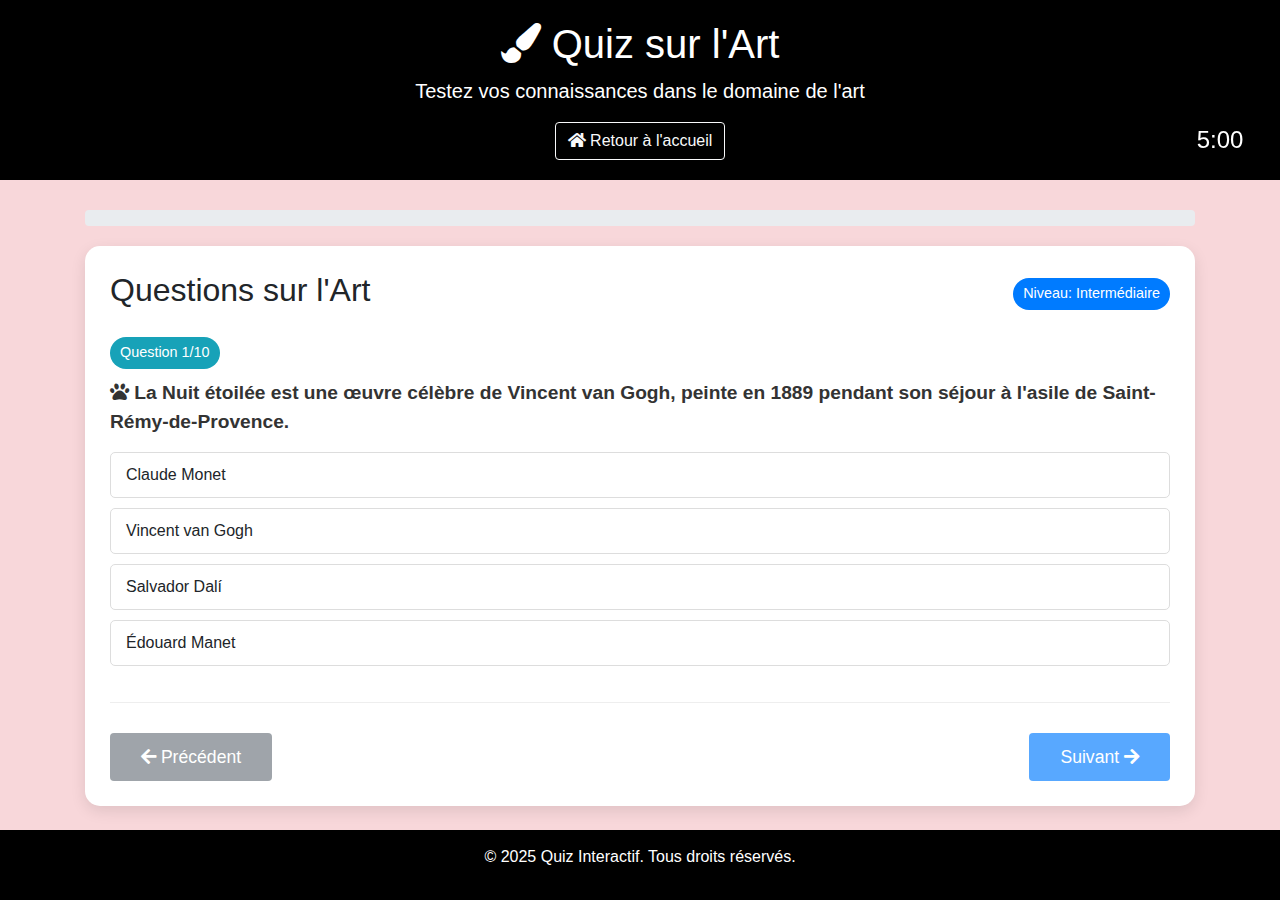
==== commit 58ae8060: "update_question_aleatoire" ====
--- a/art.html
+++ b/art.html
@@ -323,6 +323,19 @@
             q10: { answer: "Jean-Michel Basquiat", explanation: "Jean-Michel Basquiat, débutant comme graffeur SAMO dans les années 1970 à New York, est considéré comme l'un des pionniers qui a fait entrer le street art dans les galeries d'art." }
         };
 
+        // Fonction pour mélanger les questions
+        function shuffleQuestions() {
+            // Créer un tableau des numéros de questions
+            let questionsOrder = Array.from({length: totalQuestions}, (_, i) => i + 1);
+            
+            // Mélanger le tableau en utilisant l'algorithme de Fisher-Yates
+            for (let i = questionsOrder.length - 1; i > 0; i--) {
+                const j = Math.floor(Math.random() * (i + 1));
+                [questionsOrder[i], questionsOrder[j]] = [questionsOrder[j], questionsOrder[i]];
+            }
+            return questionsOrder;
+        }
+
         // Variables globales
         let selectedOptions = {};
         let timerInterval;
@@ -341,21 +354,25 @@
         // Fonction pour charger les questions
         function loadQuestions() {
             const quizForm = document.getElementById('quizForm');
-            for (let i = 1; i <= totalQuestions; i++) {
-                const questionData = quizData[`q${i}`];
+            const shuffledOrder = shuffleQuestions();
+            
+            for (let i = 0; i < totalQuestions; i++) {
+                const questionNumber = shuffledOrder[i];
+                const questionData = quizData[`q${questionNumber}`];
                 const questionDiv = document.createElement('div');
                 questionDiv.classList.add('question');
-                questionDiv.id = `q${i}`;
-                if (i === 1) {
+                questionDiv.id = `q${questionNumber}`;
+                if (i === 0) { // Si c'est la première question dans l'ordre mélangé
                     questionDiv.classList.add('active');
+                    currentQuestion = questionNumber;
                 }
                 questionDiv.innerHTML = `
-                    <span class="progress-badge">Question ${i}/${totalQuestions}</span>
-                    <p><i class="fas fa-paint-brush"></i> ${questionData.explanation}</p>
+                    <span class="progress-badge">Question ${i + 1}/${totalQuestions}</span>
+                    <p><i class="fas fa-paw"></i> ${questionData.explanation}</p>
                     <ul class="options">
-                        ${generateOptions(i)}
+                        ${generateOptions(questionNumber)}
                     </ul>
-                    <input type="hidden" name="q${i}" id="q${i}-value">
+                    <input type="hidden" name="q${questionNumber}" id="q${questionNumber}-value">
                 `;
                 quizForm.insertBefore(questionDiv, document.querySelector('.navigation-buttons'));
             }
